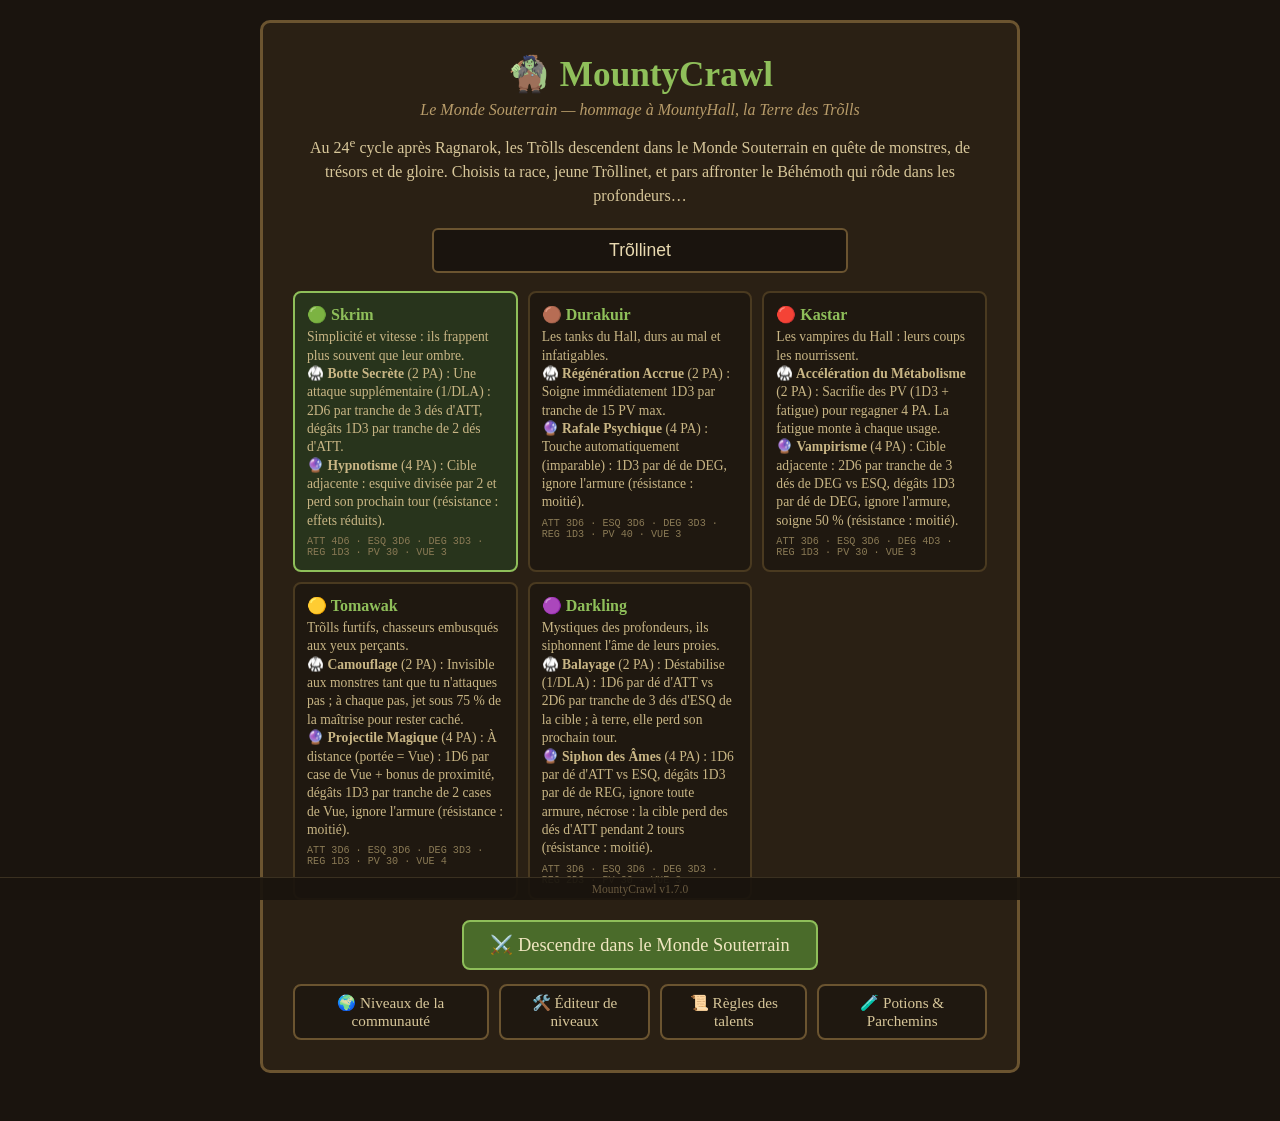
==== index.html @ 2f21f867 "1.7.0 : équipement Mountypedia — 6 emplacements, 55 objets - js/gear.js : Arme (12 + 3 à deux mains)" ====
<!DOCTYPE html>
<html lang="fr">
<head>
<meta charset="UTF-8">
<meta name="viewport" content="width=device-width, initial-scale=1.0">
<title>MountyCrawl — Le Monde Souterrain</title>
<link rel="stylesheet" href="css/style.css">
</head>
<body>

<!-- Écran de création du troll -->
<div id="screen-create" class="screen">
  <div class="create-box">
    <h1>🧌 MountyCrawl</h1>
    <p class="subtitle">Le Monde Souterrain — hommage à MountyHall, la Terre des Trõlls</p>
    <p class="lore">Au 24<sup>e</sup> cycle après Ragnarok, les Trõlls descendent dans le Monde Souterrain
    en quête de monstres, de trésors et de gloire. Choisis ta race, jeune Trõllinet,
    et pars affronter le Béhémoth qui rôde dans les profondeurs…</p>
    <input type="text" id="troll-name" placeholder="Nom de ton Trõll" maxlength="20" value="Trõllinet">
    <div id="race-list"></div>
    <button id="btn-start" class="big-btn">⚔️ Descendre dans le Monde Souterrain</button>
    <div class="menu-row">
      <button id="btn-community" class="menu-btn">🌍 Niveaux de la communauté</button>
      <button id="btn-editor" class="menu-btn">🛠️ Éditeur de niveaux</button>
      <button id="btn-rules" class="menu-btn">📜 Règles des talents</button>
      <button id="btn-treasures" class="menu-btn">🧪 Potions &amp; Parchemins</button>
    </div>
  </div>
</div>

<!-- Écran des niveaux communautaires -->
<div id="screen-community" class="screen hidden">
  <div class="create-box">
    <h1>🌍 Niveaux de la communauté</h1>
    <p class="subtitle">Tu y joueras avec le Trõll configuré sur l'écran d'accueil</p>
    <div id="level-list"><p class="lore">Chargement…</p></div>
    <button id="btn-comm-back" class="big-btn">← Retour à la Taverne</button>
  </div>
</div>

<!-- Écran éditeur de niveaux -->
<div id="screen-editor" class="screen hidden">
  <header>
    <h1>🛠️ Éditeur de niveaux</h1>
    <button id="ed-back" class="menu-btn">← Retour à la Taverne</button>
  </header>
  <div id="ed-layout">
    <aside id="ed-palette">
      <h3>Terrain</h3>
      <div id="ed-tiles"></div>
      <h3>Monstres</h3>
      <select id="ed-tpl"></select>
      <div id="ed-monsters"></div>
      <h3>Objets</h3>
      <div id="ed-items"></div>
      <h3>Portes (vers un niveau publié)</h3>
      <select id="ed-door-target"></select>
      <div id="ed-doors"></div>
      <h3>Outils</h3>
      <div id="ed-tools"></div>
      <h3>Mes niveaux publiés</h3>
      <div id="ed-mine"></div>
    </aside>
    <main id="ed-main">
      <canvas id="ed-map" width="672" height="480"></canvas>
      <div id="ed-meta">
        <input id="ed-name" placeholder="Nom du niveau" maxlength="40">
        <input id="ed-author" placeholder="Ton pseudo d'auteur" maxlength="30">
      </div>
      <div id="ed-actions">
        <button id="ed-test" class="big-btn">▶️ Tester le niveau</button>
        <button id="ed-publish" class="big-btn">🌍 Publier en ligne</button>
      </div>
      <div id="ed-status"></div>
      <div class="help" id="ed-help">
        <p>Clic / glisser : peindre la sélection · Un niveau publiable a un point de départ 🧌 et au moins un monstre, une porte ou une sortie.</p>
        <p>Victoire : atteindre la sortie ▼ si elle existe, sinon terrasser tous les monstres. Les portes 🚪 téléportent vers un autre niveau publié (PV, PI et équipement conservés) — idéal pour chaîner une campagne.</p>
        <p>Tes niveaux publiés restent modifiables depuis « Mes niveaux publiés » (la clé d'auteur est gardée par ton navigateur).</p>
      </div>
    </main>
  </div>
</div>

<!-- Écran de jeu -->
<div id="screen-game" class="screen hidden">
  <header>
    <h1>🧌 MountyCrawl</h1>
    <div class="header-right">
      <div id="depth-label">Profondeur −1</div>
      <button id="btn-rules-game" class="menu-btn">📜 Règles</button>
      <button id="btn-treasures-game" class="menu-btn">🧪 Trésors</button>
    </div>
  </header>
  <div id="layout">
    <aside id="panel-left">
      <h2 id="troll-title"></h2>
      <div class="panel-tabs" role="tablist">
        <button type="button" id="tab-stats" class="panel-tab active" role="tab" aria-selected="true">Caractéristiques</button>
        <button type="button" id="tab-effects" class="panel-tab" role="tab" aria-selected="false">Effets <span id="fx-badge" class="fx-badge hidden"></span></button>
      </div>
      <div id="panel-tab-stats" role="tabpanel">
        <div id="stats"></div>
        <h3>S'améliorer (PI)</h3>
        <div id="improve"></div>
      </div>
      <div id="panel-tab-effects" class="hidden" role="tabpanel">
        <div id="effects-panel"></div>
      </div>
    </aside>
    <main id="panel-center">
      <canvas id="map" width="672" height="480"></canvas>
      <div id="pa-bar"></div>
      <div id="actions"></div>
    </main>
    <aside id="panel-right">
      <h3>Équipement</h3>
      <div id="equipment"></div>
      <h3>Sac</h3>
      <div id="inventory"></div>
      <h3>Aide</h3>
      <div class="help">
        <p>ZQSD / flèches : se déplacer (1 PA)</p>
        <p>Marcher sur un ennemi : attaquer (3 PA)</p>
        <p>Espace : passer la DLA</p>
        <p>La DLA passée, les monstres agissent et tu régénères.</p>
      </div>
    </aside>
  </div>
  <div id="bottom-row">
    <div id="log"></div>
    <div id="combat-detail">
      <div class="cd-header">⚔️ Détail du combat</div>
      <div class="cd-empty">— Aucun combat pour l'instant —</div>
    </div>
  </div>
</div>

<!-- Écran des règles des talents -->
<div id="screen-rules" class="screen hidden">
  <header>
    <h1>📜 Règles des talents</h1>
    <button id="rules-back" class="menu-btn">← Retour</button>
  </header>
  <div id="rules-body"></div>
</div>

<!-- Écran des trésors : potions et parchemins -->
<div id="screen-treasures" class="screen hidden">
  <header>
    <h1>🧪 Trésors du Hall — Potions &amp; Parchemins</h1>
    <button id="treasures-back" class="menu-btn">← Retour</button>
  </header>
  <div id="treasures-body"></div>
</div>

<!-- Écran de fin -->
<div id="screen-end" class="screen hidden">
  <div class="create-box">
    <h1 id="end-title"></h1>
    <p id="end-text" class="lore"></p>
    <button id="btn-restart" class="big-btn">🍺 Retour à la Taverne (rejouer)</button>
  </div>
</div>

<footer id="app-footer" class="app-footer" aria-label="Version"></footer>

<script src="js/potions.js"></script>
<script src="js/scrolls.js"></script>
<script src="js/gear.js"></script>
<script src="js/game.js"></script>
<script src="js/editor.js"></script>
<script src="js/rules.js"></script>
<script src="js/treasures.js"></script>
</body>
</html>
---- css/style.css ----
* { box-sizing: border-box; margin: 0; padding: 0; }

body {
  background: #1a140e;
  color: #e8d9b0;
  font-family: Georgia, "Times New Roman", serif;
  min-height: 100vh;
  padding-bottom: 1.75rem;
}

.app-footer {
  position: fixed;
  bottom: 0;
  left: 0;
  right: 0;
  padding: 5px 12px;
  text-align: center;
  font-size: 0.72em;
  color: #6a5a40;
  background: rgba(26, 20, 14, 0.92);
  border-top: 1px solid #3a3020;
  z-index: 200;
}

.screen { min-height: 100vh; }
.hidden { display: none !important; }

/* ---------- Écrans création / fin ---------- */
#screen-create, #screen-end, #screen-community {
  display: flex;
  align-items: center;
  justify-content: center;
  padding: 20px;
}

.create-box {
  max-width: 760px;
  background: #2a2014;
  border: 3px solid #6b5430;
  border-radius: 10px;
  padding: 30px;
  text-align: center;
}

.create-box h1 { color: #8fbf5a; font-size: 2.2em; }
.subtitle { color: #b89c6a; font-style: italic; margin: 6px 0 14px; }
.lore { margin: 10px 0 20px; line-height: 1.5; color: #d8c79a; }

#troll-name {
  width: 60%;
  padding: 10px;
  font-size: 1.1em;
  background: #1a140e;
  border: 2px solid #6b5430;
  border-radius: 6px;
  color: #e8d9b0;
  text-align: center;
  margin-bottom: 18px;
}

#race-list {
  display: grid;
  grid-template-columns: repeat(auto-fit, minmax(220px, 1fr));
  gap: 10px;
  margin-bottom: 20px;
  text-align: left;
}

.race-card {
  background: #1f1810;
  border: 2px solid #4a3a20;
  border-radius: 8px;
  padding: 12px;
  cursor: pointer;
  transition: border-color .15s, background .15s;
}
.race-card:hover { border-color: #8fbf5a; }
.race-card.selected { border-color: #8fbf5a; background: #28341c; }
.race-card h4 { color: #8fbf5a; margin-bottom: 4px; }
.race-card .race-desc { font-size: .85em; color: #c9b685; line-height: 1.35; }
.race-card .race-stats { font-size: .78em; color: #8a7a55; margin-top: 6px; font-family: monospace; }

.big-btn {
  background: #4a6b2a;
  color: #f0e6c0;
  border: 2px solid #8fbf5a;
  border-radius: 8px;
  padding: 12px 26px;
  font-size: 1.15em;
  font-family: inherit;
  cursor: pointer;
}
.big-btn:hover { background: #5d8535; }

/* ---------- Écran de jeu ---------- */
header {
  display: flex;
  justify-content: space-between;
  align-items: center;
  padding: 8px 16px;
  background: #2a2014;
  border-bottom: 2px solid #6b5430;
}
header h1 { font-size: 1.3em; color: #8fbf5a; }
#depth-label { font-size: 1.1em; color: #d8a040; font-weight: bold; }

#layout {
  display: flex;
  gap: 10px;
  padding: 10px;
  align-items: flex-start;
}

#panel-left, #panel-right {
  width: 230px;
  flex-shrink: 0;
  background: #2a2014;
  border: 2px solid #6b5430;
  border-radius: 8px;
  padding: 10px;
  font-size: .9em;
}

#panel-left h2 { color: #8fbf5a; font-size: 1.05em; margin-bottom: 8px; }
#panel-left h3, #panel-right h3 {
  color: #d8a040;
  font-size: .95em;
  margin: 12px 0 6px;
  border-bottom: 1px solid #4a3a20;
}

.panel-tabs {
  display: flex;
  gap: 4px;
  margin: 8px 0 10px;
  border-bottom: 1px solid #4a3a20;
  padding-bottom: 6px;
}
.panel-tab {
  flex: 1;
  padding: 5px 4px;
  font-size: 0.78em;
  font-family: inherit;
  background: #1f1810;
  border: 1px solid #4a3a20;
  border-radius: 5px 5px 0 0;
  color: #a89568;
  cursor: pointer;
}
.panel-tab:hover { color: #e8d9b0; border-color: #6b5430; }
.panel-tab.active {
  background: #28341c;
  border-color: #8fbf5a;
  color: #8fbf5a;
  font-weight: bold;
}
.fx-badge {
  display: inline-block;
  min-width: 1.1em;
  padding: 0 4px;
  margin-left: 2px;
  border-radius: 8px;
  background: #8fbf5a;
  color: #1a140e;
  font-size: 0.85em;
  font-weight: bold;
}
.fx-badge.hidden { display: none; }

#stats div { display: flex; justify-content: space-between; padding: 2px 0; }
#stats .stat-val { font-family: monospace; color: #f0e6c0; }
#stats .stat-hint { color: #8a7a55; font-size: 0.82em; font-family: Georgia, serif; }

#effects-panel { margin-top: 4px; }
.fx-empty { color: #8a7a55; font-style: italic; font-size: 0.88em; line-height: 1.4; }
.fx-total {
  background: #1f1810;
  border: 1px solid #4a3a20;
  border-radius: 6px;
  padding: 8px;
  margin-bottom: 10px;
}
.fx-total-title { color: #d8a040; font-size: 0.85em; margin-bottom: 6px; font-weight: bold; }
.fx-total .fx-mod { margin: 0 6px 4px 0; }
.fx-card {
  background: #1f1810;
  border: 1px solid #4a3a20;
  border-radius: 6px;
  padding: 8px;
  margin-bottom: 8px;
}
.fx-card-buff { border-color: #5d8535; }
.fx-card-debuff { border-color: #a04848; }
.fx-card-head {
  display: flex;
  justify-content: space-between;
  gap: 6px;
  color: #e8d9b0;
  font-size: 0.88em;
  margin-bottom: 4px;
}
.fx-turns { color: #8a7a55; font-size: 0.9em; white-space: nowrap; }
.fx-card-mods { display: flex; flex-wrap: wrap; gap: 4px; }
.fx-mod {
  display: inline-block;
  font-size: 0.78em;
  font-family: monospace;
  padding: 2px 5px;
  border-radius: 4px;
  background: #2a2014;
  color: #c9b685;
}
.fx-card-buff .fx-mod { color: #8fbf5a; }
.fx-card-debuff .fx-mod { color: #d88080; }

.hp-bar-wrap { background: #3a2a1a; border-radius: 4px; height: 14px; margin: 6px 0; overflow: hidden; }
.hp-bar { background: #b03030; height: 100%; transition: width .2s; }
.hp-bar.high { background: #5d8535; }
.hp-bar.mid { background: #d8a040; }

#improve button, #inventory button, #actions button {
  display: block;
  width: 100%;
  margin: 4px 0;
  padding: 6px 8px;
  background: #1f1810;
  border: 1px solid #6b5430;
  border-radius: 5px;
  color: #e8d9b0;
  font-family: inherit;
  font-size: .92em;
  cursor: pointer;
  text-align: left;
}
#improve button:hover:not(:disabled),
#inventory button:hover:not(:disabled),
#actions button:hover:not(:disabled) { border-color: #8fbf5a; background: #28341c; }
#improve button:disabled, #inventory button:disabled, #actions button:disabled {
  opacity: .4; cursor: default;
}

#panel-center { flex-grow: 1; text-align: center; }

#map {
  background: #0d0a06;
  border: 2px solid #6b5430;
  border-radius: 6px;
  image-rendering: pixelated;
  max-width: 100%;
}

#pa-bar { margin: 8px 0; font-size: 1.3em; letter-spacing: 4px; }

#actions {
  display: flex;
  flex-wrap: wrap;
  gap: 6px;
  justify-content: center;
}
#actions button { width: auto; display: inline-block; }

.help p { font-size: .8em; color: #a89568; margin: 3px 0; }

/* ---------- Menu & communauté ---------- */
.menu-row { margin-top: 14px; display: flex; gap: 10px; justify-content: center; }
.menu-btn {
  background: #1f1810;
  color: #d8c79a;
  border: 2px solid #6b5430;
  border-radius: 8px;
  padding: 8px 16px;
  font-family: inherit;
  font-size: .95em;
  cursor: pointer;
}
.menu-btn:hover { border-color: #8fbf5a; }

#level-list { margin: 16px 0; text-align: left; max-height: 50vh; overflow-y: auto; }
.level-row {
  display: block;
  width: 100%;
  margin: 6px 0;
  padding: 10px 12px;
  background: #1f1810;
  border: 2px solid #4a3a20;
  border-radius: 8px;
  color: #e8d9b0;
  font-family: inherit;
  font-size: .95em;
  text-align: left;
  cursor: pointer;
}
.level-row:hover { border-color: #8fbf5a; background: #28341c; }

/* ---------- Éditeur ---------- */
#ed-layout {
  display: flex;
  gap: 10px;
  padding: 10px;
  align-items: flex-start;
}
#ed-palette {
  width: 250px;
  flex-shrink: 0;
  background: #2a2014;
  border: 2px solid #6b5430;
  border-radius: 8px;
  padding: 10px;
  font-size: .9em;
  max-height: 80vh;
  overflow-y: auto;
}
#ed-palette h3 {
  color: #d8a040;
  font-size: .95em;
  margin: 10px 0 6px;
  border-bottom: 1px solid #4a3a20;
}
#ed-palette button, #ed-palette select {
  display: block;
  width: 100%;
  margin: 3px 0;
  padding: 6px 8px;
  background: #1f1810;
  border: 1px solid #6b5430;
  border-radius: 5px;
  color: #e8d9b0;
  font-family: inherit;
  font-size: .92em;
  cursor: pointer;
  text-align: left;
}
#ed-palette button:hover { border-color: #8fbf5a; }
#ed-palette button.selected { border-color: #8fbf5a; background: #28341c; }

#ed-main { flex-grow: 1; text-align: center; }
#ed-map { cursor: crosshair; }
#ed-meta { margin: 10px 0; display: flex; gap: 10px; justify-content: center; }
#ed-meta input {
  padding: 8px 10px;
  font-size: 1em;
  background: #1a140e;
  border: 2px solid #6b5430;
  border-radius: 6px;
  color: #e8d9b0;
  width: 40%;
}
#ed-actions { display: flex; gap: 10px; justify-content: center; }
#ed-status { margin: 10px 0; min-height: 1.2em; font-size: .95em; }
.ed-warn { color: #e06060; }
.ed-ok { color: #8fbf5a; }
.ed-note { font-size: .8em; color: #a89568; }

/* ---------- Règles des talents ---------- */
.header-right { display: flex; align-items: center; gap: 12px; }

#rules-body {
  max-width: 1100px;
  margin: 0 auto;
  padding: 10px 16px 40px;
}
.rules-race {
  color: #8fbf5a;
  border-bottom: 2px solid #4a3a20;
  margin: 24px 0 12px;
  font-size: 1.4em;
}
.rules-pair {
  display: grid;
  grid-template-columns: repeat(auto-fit, minmax(420px, 1fr));
  gap: 14px;
}
.rules-fiche {
  background: #2a2014;
  border: 2px solid #6b5430;
  border-radius: 8px;
  padding: 14px;
  font-size: .92em;
}
.rules-fiche-title {
  color: #d8a040;
  font-weight: bold;
  font-size: 1.1em;
  text-align: center;
  border-bottom: 1px solid #4a3a20;
  padding-bottom: 6px;
  margin-bottom: 8px;
}
.rules-fiche table { width: 100%; border-collapse: collapse; margin-bottom: 8px; }
.rules-fiche td { padding: 2px 6px; vertical-align: top; }
.rules-fiche td:first-child { color: #a89568; width: 45%; }
.rules-section {
  color: #8fbf5a;
  font-weight: bold;
  margin: 10px 0 4px;
  letter-spacing: 1px;
}
.rules-text { color: #d8c79a; line-height: 1.5; }
.rules-flavor { font-style: italic; color: #b9a878; }
.rules-myinfo {
  background: #1f2a14;
  border: 2px solid #5d8535;
  border-radius: 8px;
  padding: 10px;
  margin-bottom: 12px;
}
.rules-myinfo-title {
  color: #8fbf5a;
  font-weight: bold;
  text-align: center;
  border-bottom: 1px solid #41551f;
  padding-bottom: 4px;
  margin-bottom: 6px;
}
.rules-myinfo table { width: 100%; }
.rules-myinfo td { padding: 2px 6px; }
.rules-myinfo td:first-child { color: #a89568; width: 45%; }
#ed-help { max-width: 600px; margin: 0 auto; }

#equipment div, #inventory .empty { font-size: .88em; padding: 2px 0; color: #c9b685; }

#bottom-row {
  display: flex;
  gap: 10px;
  margin: 0 10px 10px;
  align-items: stretch;
}

#log {
  flex: 1 1 55%;
  background: #14100a;
  border: 2px solid #4a3a20;
  border-radius: 8px;
  padding: 8px 12px;
  height: 190px;
  overflow-y: auto;
  font-size: .85em;
  font-family: monospace;
  line-height: 1.45;
}

#combat-detail {
  flex: 1 1 45%;
  background: #14100a;
  border: 2px solid #4a3a20;
  border-radius: 8px;
  padding: 8px 12px;
  height: 190px;
  overflow-y: auto;
  font-size: .85em;
  line-height: 1.5;
}
#combat-detail .cd-header {
  color: #d8a040;
  font-weight: bold;
  border-bottom: 1px solid #4a3a20;
  margin-bottom: 6px;
  position: sticky;
  top: 0;
  background: #14100a;
}
#combat-detail .cd-empty { color: #6a5c40; font-style: italic; }
.cd-block {
  border-bottom: 1px dashed #3a2f1c;
  padding: 6px 0;
  color: #cbb98c;
}
.cd-block .cd-title { color: #8fbf5a; font-weight: bold; }
.cd-val { color: #e0b070; font-weight: bold; }
.cd-good { color: #8fbf5a; font-weight: bold; }
.cd-bad { color: #e06060; font-weight: bold; }
#log .l-combat { color: #e0b070; }
#log .l-bad { color: #e06060; }
#log .l-good { color: #8fbf5a; }
#log .l-info { color: #9a8a65; }

/* ---------- Trésors du Hall (potions & parchemins) ---------- */
#treasures-body {
  max-width: 1100px;
  margin: 0 auto;
  padding: 10px 16px 40px;
}
.tz-intro, .tz-note {
  color: #b9a878;
  line-height: 1.5;
  font-size: .92em;
}
.tz-intro a { color: #d8a040; }
.tz-note { font-style: italic; margin-top: 18px; }
.tz-section {
  color: #8fbf5a;
  border-bottom: 2px solid #4a3a20;
  margin: 24px 0 12px;
  font-size: 1.3em;
}
.tz-grid {
  display: grid;
  grid-template-columns: repeat(auto-fill, minmax(300px, 1fr));
  gap: 12px;
}
.tz-card {
  background: #2a2014;
  border: 2px solid #6b5430;
  border-left: 6px solid var(--tz-color, #6b5430);
  border-radius: 8px;
  padding: 10px 12px;
  font-size: .92em;
}
.tz-name { color: #d8a040; font-weight: bold; }
.tz-meta { color: #a89568; font-size: .88em; margin: 4px 0 8px; }
.tz-meta b { color: #d8c79a; }
.tz-fx-list { display: flex; flex-wrap: wrap; gap: 4px; }
.tz-fx {
  background: #1f1810;
  border: 1px solid #4a3a20;
  border-radius: 4px;
  padding: 2px 7px;
  color: #d8c79a;
  font-size: .9em;
}
.tz-good { color: #8fbf5a; }
.tz-bad { color: #d88080; }

/* ---------- Équipement 6 emplacements ---------- */
.eq-line { margin-bottom: 6px; line-height: 1.3; }
.eq-slot {
  display: inline-block;
  min-width: 72px;
  color: #a89568;
  font-size: .85em;
}
.eq-mods { color: #8a7a55; font-size: .78em; margin-left: 72px; }
.tz-subsection { color: #d8a040; margin: 16px 0 8px; font-size: 1.05em; }
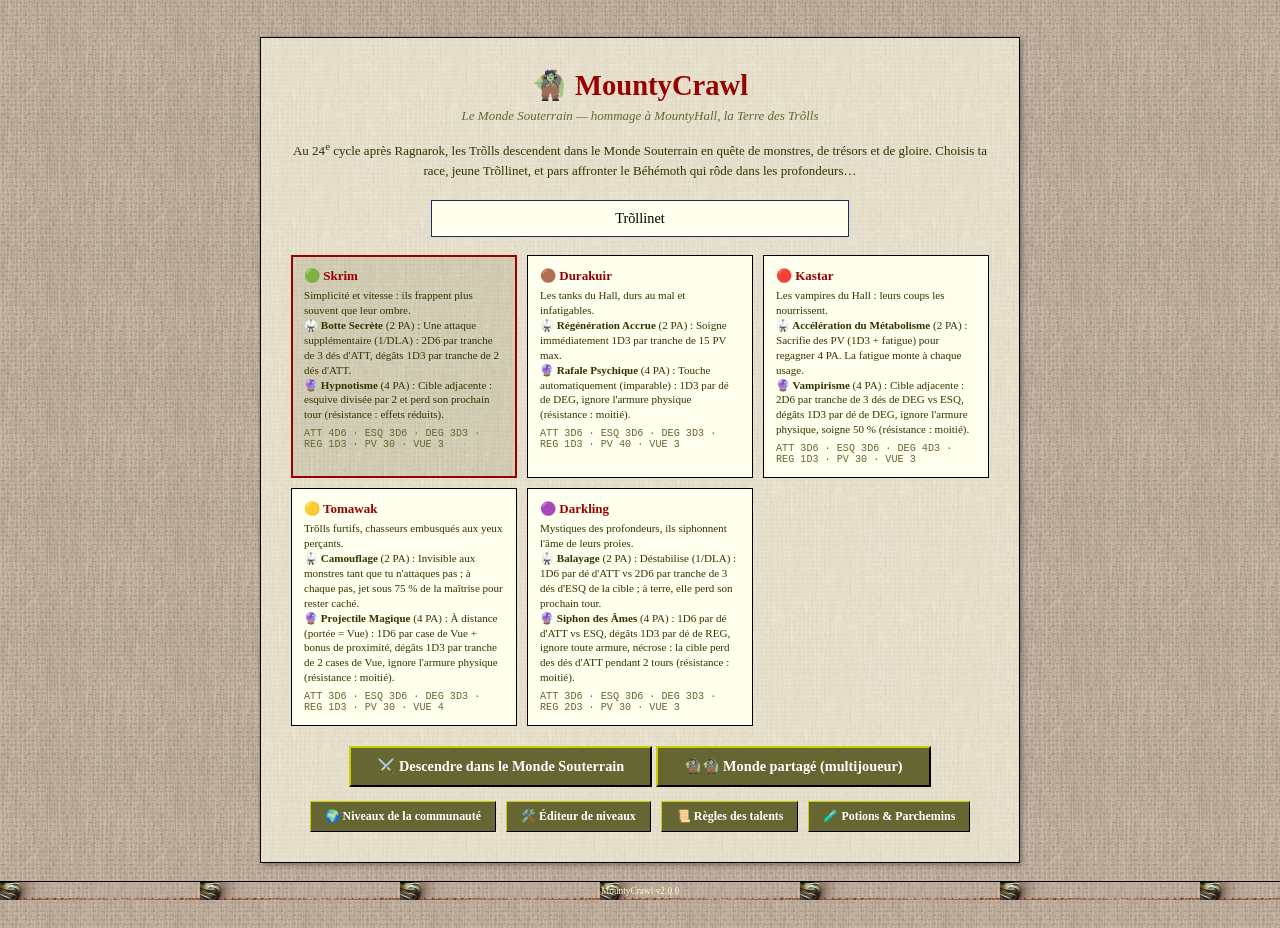
==== commit 1a5d2c73: "2.0.0 : multijoueur — monde partagé persistant, DLA paramétrables par monstre, admin à chaud Co-Auth" ====
--- a/index.html
+++ b/index.html
@@ -19,6 +19,7 @@
     <input type="text" id="troll-name" placeholder="Nom de ton Trõll" maxlength="20" value="Trõllinet">
     <div id="race-list"></div>
     <button id="btn-start" class="big-btn">⚔️ Descendre dans le Monde Souterrain</button>
+    <button id="btn-mp" class="big-btn">🧌🧌 Monde partagé (multijoueur) <span id="mp-info"></span></button>
     <div class="menu-row">
       <button id="btn-community" class="menu-btn">🌍 Niveaux de la communauté</button>
       <button id="btn-editor" class="menu-btn">🛠️ Éditeur de niveaux</button>
@@ -135,6 +136,50 @@
   </div>
 </div>
 
+<!-- Écran multijoueur : monde partagé persistant -->
+<div id="screen-mp" class="screen hidden">
+  <header>
+    <h1>🧌🧌 Le Monde Souterrain partagé</h1>
+    <div class="header-right">
+      <div id="mp-status">Connexion…</div>
+      <button id="mp-leave" class="menu-btn">← Quitter</button>
+    </div>
+  </header>
+  <div id="layout">
+    <aside id="panel-left">
+      <h2 id="mp-troll-title"></h2>
+      <div id="mp-stats"></div>
+      <h3>S'améliorer (PI)</h3>
+      <div id="mp-improve"></div>
+      <h3>Effets actifs</h3>
+      <div id="mp-effects"></div>
+    </aside>
+    <main id="panel-center">
+      <canvas id="mp-map" width="960" height="672"></canvas>
+      <div id="mp-pa-bar"></div>
+      <div id="mp-actions"></div>
+    </main>
+    <aside id="panel-right">
+      <h3>Équipement</h3>
+      <div id="mp-equipment"></div>
+      <h3>Sac</h3>
+      <div id="mp-inventory"></div>
+      <h3>Aide</h3>
+      <div class="help">
+        <p>ZQSD / flèches : se déplacer (1 PA) — marcher sur un monstre l'attaque (3 PA)</p>
+        <p>Tes PA se rechargent à ta DLA (compte à rebours en haut).</p>
+        <p>Le monde vit en continu : chaque monstre agit à sa propre DLA, même quand tu ne regardes pas !</p>
+      </div>
+    </aside>
+  </div>
+  <div id="bottom-row">
+    <div id="mp-log"></div>
+    <div id="mp-world-log">
+      <div class="cd-header">🌍 Échos du Monde Souterrain</div>
+    </div>
+  </div>
+</div>
+
 <!-- Écran des règles des talents -->
 <div id="screen-rules" class="screen hidden">
   <header>
@@ -169,6 +214,7 @@
 <script src="js/gear.js"></script>
 <script src="js/game.js"></script>
 <script src="js/editor.js"></script>
+<script src="js/mp-client.js"></script>
 <script src="js/rules.js"></script>
 <script src="js/treasures.js"></script>
 </body>
--- a/css/style.css
+++ b/css/style.css
@@ -1,24 +1,34 @@
+/* Thème « pack parchemin » MountyHall — assets officiels repris de
+ * https://www.mountyhall.com/MH_Pack/packMH_parchemin/ (img/mh/).
+ * Palette du pack : fond lin (fond2.jpg), tableaux crème #FFFFEE à bordure
+ * noire (tableau1/2.jpg), liens #990000, boutons olive #666633, texte noir,
+ * boiseries sombres pour les bandeaux, police Trebuchet MS. */
+
 * { box-sizing: border-box; margin: 0; padding: 0; }
 
 body {
-  background: #1a140e;
-  color: #e8d9b0;
-  font-family: Georgia, "Times New Roman", serif;
+  background: #f0f0f0 url("../img/mh/fond2.jpg");
+  color: #000000;
+  font-family: "Trebuchet MS", "Times New Roman", Times, serif;
+  font-size: 13px;
   min-height: 100vh;
   padding-bottom: 1.75rem;
 }
+
+a { color: #990000; text-decoration: none; font-weight: bold; }
+a:hover { text-decoration: underline; }
 
 .app-footer {
   position: fixed;
   bottom: 0;
   left: 0;
   right: 0;
-  padding: 5px 12px;
+  padding: 4px 12px;
   text-align: center;
   font-size: 0.72em;
-  color: #6a5a40;
-  background: rgba(26, 20, 14, 0.92);
-  border-top: 1px solid #3a3020;
+  color: #ffffcc;
+  background: #1a140e url("../img/mh/interfacebas2.jpg");
+  border-top: 1px solid #000000;
   z-index: 200;
 }
 
@@ -35,27 +45,27 @@
 
 .create-box {
   max-width: 760px;
-  background: #2a2014;
-  border: 3px solid #6b5430;
-  border-radius: 10px;
+  background: #FFFFEE url("../img/mh/tableau1.jpg");
+  border: 1px solid #000000;
   padding: 30px;
   text-align: center;
-}
-
-.create-box h1 { color: #8fbf5a; font-size: 2.2em; }
-.subtitle { color: #b89c6a; font-style: italic; margin: 6px 0 14px; }
-.lore { margin: 10px 0 20px; line-height: 1.5; color: #d8c79a; }
+  box-shadow: 2px 2px 6px rgba(0, 0, 0, 0.35);
+}
+
+.create-box h1 { color: #990000; font-size: 2.2em; }
+.subtitle { color: #666633; font-style: italic; margin: 6px 0 14px; }
+.lore { margin: 10px 0 20px; line-height: 1.5; color: #333300; }
 
 #troll-name {
   width: 60%;
-  padding: 10px;
+  padding: 9px;
   font-size: 1.1em;
-  background: #1a140e;
-  border: 2px solid #6b5430;
-  border-radius: 6px;
-  color: #e8d9b0;
+  background: #FFFFEE;
+  border: 1px solid #1E2A63;
+  color: #000000;
   text-align: center;
   margin-bottom: 18px;
+  font-family: inherit;
 }
 
 #race-list {
@@ -67,30 +77,39 @@
 }
 
 .race-card {
-  background: #1f1810;
-  border: 2px solid #4a3a20;
-  border-radius: 8px;
+  background: #FFFFEE;
+  border: 1px solid #000000;
   padding: 12px;
   cursor: pointer;
-  transition: border-color .15s, background .15s;
-}
-.race-card:hover { border-color: #8fbf5a; }
-.race-card.selected { border-color: #8fbf5a; background: #28341c; }
-.race-card h4 { color: #8fbf5a; margin-bottom: 4px; }
-.race-card .race-desc { font-size: .85em; color: #c9b685; line-height: 1.35; }
-.race-card .race-stats { font-size: .78em; color: #8a7a55; margin-top: 6px; font-family: monospace; }
+  transition: background .15s;
+}
+.race-card:hover { background: #EBEDAB; }
+.race-card.selected {
+  background: #EBEDAB url("../img/mh/tableau2.jpg");
+  border: 2px solid #990000;
+  padding: 11px;
+}
+.race-card h4 { color: #990000; margin-bottom: 4px; }
+.race-card .race-desc { font-size: .85em; color: #333300; line-height: 1.35; }
+.race-card .race-stats { font-size: .78em; color: #666633; margin-top: 6px; font-family: monospace; }
 
 .big-btn {
-  background: #4a6b2a;
-  color: #f0e6c0;
-  border: 2px solid #8fbf5a;
-  border-radius: 8px;
-  padding: 12px 26px;
-  font-size: 1.15em;
-  font-family: inherit;
+  background: #666633;
+  color: #FFFFFF;
+  border-style: outset;
+  border-width: 2px;
+  border-top-color: #CCCC00;
+  border-left-color: #CCCC00;
+  border-right-color: #330000;
+  border-bottom-color: #330000;
+  padding: 10px 26px;
+  font-size: 1.1em;
+  font-family: inherit;
+  font-weight: bold;
   cursor: pointer;
 }
-.big-btn:hover { background: #5d8535; }
+.big-btn:hover { background: #7a7a3d; }
+.big-btn:active { border-style: inset; }
 
 /* ---------- Écran de jeu ---------- */
 header {
@@ -98,11 +117,12 @@
   justify-content: space-between;
   align-items: center;
   padding: 8px 16px;
-  background: #2a2014;
-  border-bottom: 2px solid #6b5430;
-}
-header h1 { font-size: 1.3em; color: #8fbf5a; }
-#depth-label { font-size: 1.1em; color: #d8a040; font-weight: bold; }
+  background: #1a140e url("../img/mh/interfacehaut_small.jpg");
+  background-size: auto 100%;
+  border-bottom: 2px solid #000000;
+}
+header h1 { font-size: 1.3em; color: #FFFFCC; text-shadow: 1px 1px 2px #000; }
+#depth-label { font-size: 1.05em; color: #FFCC33; font-weight: bold; text-shadow: 1px 1px 2px #000; }
 
 #layout {
   display: flex;
@@ -114,26 +134,28 @@
 #panel-left, #panel-right {
   width: 230px;
   flex-shrink: 0;
-  background: #2a2014;
-  border: 2px solid #6b5430;
-  border-radius: 8px;
+  background: #FFFFEE url("../img/mh/tableau1.jpg");
+  border: 1px solid #000000;
   padding: 10px;
   font-size: .9em;
-}
-
-#panel-left h2 { color: #8fbf5a; font-size: 1.05em; margin-bottom: 8px; }
+  box-shadow: 1px 1px 4px rgba(0, 0, 0, 0.3);
+}
+
+#panel-left h2 { color: #990000; font-size: 1.05em; margin-bottom: 8px; }
 #panel-left h3, #panel-right h3 {
-  color: #d8a040;
+  color: #000000;
   font-size: .95em;
   margin: 12px 0 6px;
-  border-bottom: 1px solid #4a3a20;
+  padding: 2px 6px;
+  background: #EBEDAB url("../img/mh/tableau2.jpg");
+  border: 1px solid #000000;
 }
 
 .panel-tabs {
   display: flex;
   gap: 4px;
   margin: 8px 0 10px;
-  border-bottom: 1px solid #4a3a20;
+  border-bottom: 1px solid #000000;
   padding-bottom: 6px;
 }
 .panel-tab {
@@ -141,17 +163,16 @@
   padding: 5px 4px;
   font-size: 0.78em;
   font-family: inherit;
-  background: #1f1810;
-  border: 1px solid #4a3a20;
-  border-radius: 5px 5px 0 0;
-  color: #a89568;
+  background: #FFFFEE;
+  border: 1px solid #666633;
+  color: #333300;
   cursor: pointer;
 }
-.panel-tab:hover { color: #e8d9b0; border-color: #6b5430; }
+.panel-tab:hover { background: #EBEDAB; }
 .panel-tab.active {
-  background: #28341c;
-  border-color: #8fbf5a;
-  color: #8fbf5a;
+  background: #EBEDAB url("../img/mh/tableau2.jpg");
+  border-color: #990000;
+  color: #990000;
   font-weight: bold;
 }
 .fx-badge {
@@ -160,93 +181,99 @@
   padding: 0 4px;
   margin-left: 2px;
   border-radius: 8px;
-  background: #8fbf5a;
-  color: #1a140e;
+  background: #990000;
+  color: #FFFFCC;
   font-size: 0.85em;
   font-weight: bold;
 }
 .fx-badge.hidden { display: none; }
 
 #stats div { display: flex; justify-content: space-between; padding: 2px 0; }
-#stats .stat-val { font-family: monospace; color: #f0e6c0; }
-#stats .stat-hint { color: #8a7a55; font-size: 0.82em; font-family: Georgia, serif; }
+#stats .stat-val { font-family: monospace; color: #000000; font-weight: bold; }
+#stats .stat-hint { color: #666633; font-size: 0.82em; font-family: inherit; font-weight: normal; }
 
 #effects-panel { margin-top: 4px; }
-.fx-empty { color: #8a7a55; font-style: italic; font-size: 0.88em; line-height: 1.4; }
+.fx-empty { color: #666633; font-style: italic; font-size: 0.88em; line-height: 1.4; }
 .fx-total {
-  background: #1f1810;
-  border: 1px solid #4a3a20;
-  border-radius: 6px;
+  background: #EBEDAB url("../img/mh/tableau2.jpg");
+  border: 1px solid #000000;
   padding: 8px;
   margin-bottom: 10px;
 }
-.fx-total-title { color: #d8a040; font-size: 0.85em; margin-bottom: 6px; font-weight: bold; }
+.fx-total-title { color: #990000; font-size: 0.85em; margin-bottom: 6px; font-weight: bold; }
 .fx-total .fx-mod { margin: 0 6px 4px 0; }
 .fx-card {
-  background: #1f1810;
-  border: 1px solid #4a3a20;
-  border-radius: 6px;
+  background: #FFFFEE;
+  border: 1px solid #000000;
   padding: 8px;
   margin-bottom: 8px;
 }
-.fx-card-buff { border-color: #5d8535; }
-.fx-card-debuff { border-color: #a04848; }
+.fx-card-buff { border-color: #008040; border-width: 2px; }
+.fx-card-debuff { border-color: #990000; border-width: 2px; }
 .fx-card-head {
   display: flex;
   justify-content: space-between;
   gap: 6px;
-  color: #e8d9b0;
+  color: #000000;
   font-size: 0.88em;
   margin-bottom: 4px;
-}
-.fx-turns { color: #8a7a55; font-size: 0.9em; white-space: nowrap; }
+  font-weight: bold;
+}
+.fx-turns { color: #666633; font-size: 0.9em; white-space: nowrap; font-weight: normal; }
 .fx-card-mods { display: flex; flex-wrap: wrap; gap: 4px; }
 .fx-mod {
   display: inline-block;
   font-size: 0.78em;
   font-family: monospace;
   padding: 2px 5px;
-  border-radius: 4px;
-  background: #2a2014;
-  color: #c9b685;
-}
-.fx-card-buff .fx-mod { color: #8fbf5a; }
-.fx-card-debuff .fx-mod { color: #d88080; }
-
-.hp-bar-wrap { background: #3a2a1a; border-radius: 4px; height: 14px; margin: 6px 0; overflow: hidden; }
-.hp-bar { background: #b03030; height: 100%; transition: width .2s; }
-.hp-bar.high { background: #5d8535; }
-.hp-bar.mid { background: #d8a040; }
+  border: 1px solid #CBC5AD;
+  background: #FFFFFF;
+  color: #333300;
+}
+.fx-card-buff .fx-mod { color: #008040; }
+.fx-card-debuff .fx-mod { color: #990000; }
+
+.hp-bar-wrap { background: #CBC5AD; border: 1px solid #000; height: 14px; margin: 6px 0; overflow: hidden; }
+.hp-bar { background: #CC0000; height: 100%; transition: width .2s; }
+.hp-bar.high { background: #008040; }
+.hp-bar.mid { background: #CC9900; }
 
 #improve button, #inventory button, #actions button {
   display: block;
   width: 100%;
   margin: 4px 0;
-  padding: 6px 8px;
-  background: #1f1810;
-  border: 1px solid #6b5430;
-  border-radius: 5px;
-  color: #e8d9b0;
-  font-family: inherit;
-  font-size: .92em;
+  padding: 5px 8px;
+  background: #666633;
+  border-style: outset;
+  border-width: 1px;
+  border-top-color: #CCCC00;
+  border-left-color: #CCCC00;
+  border-right-color: #330000;
+  border-bottom-color: #330000;
+  color: #FFFFFF;
+  font-family: inherit;
+  font-size: .9em;
   cursor: pointer;
   text-align: left;
 }
 #improve button:hover:not(:disabled),
 #inventory button:hover:not(:disabled),
-#actions button:hover:not(:disabled) { border-color: #8fbf5a; background: #28341c; }
+#actions button:hover:not(:disabled) { background: #7a7a3d; }
+#improve button:active:not(:disabled),
+#inventory button:active:not(:disabled),
+#actions button:active:not(:disabled) { border-style: inset; }
 #improve button:disabled, #inventory button:disabled, #actions button:disabled {
-  opacity: .4; cursor: default;
+  opacity: .45; cursor: default;
 }
 
 #panel-center { flex-grow: 1; text-align: center; }
 
 #map {
   background: #0d0a06;
-  border: 2px solid #6b5430;
-  border-radius: 6px;
+  border: 2px solid #000000;
   image-rendering: pixelated;
   max-width: 100%;
+  box-shadow: 2px 2px 6px rgba(0, 0, 0, 0.4);
 }
 
 #pa-bar { margin: 8px 0; font-size: 1.3em; letter-spacing: 4px; }
@@ -259,21 +286,27 @@
 }
 #actions button { width: auto; display: inline-block; }
 
-.help p { font-size: .8em; color: #a89568; margin: 3px 0; }
+.help p { font-size: .8em; color: #666633; margin: 3px 0; }
 
 /* ---------- Menu & communauté ---------- */
-.menu-row { margin-top: 14px; display: flex; gap: 10px; justify-content: center; }
+.menu-row { margin-top: 14px; display: flex; gap: 10px; justify-content: center; flex-wrap: wrap; }
 .menu-btn {
-  background: #1f1810;
-  color: #d8c79a;
-  border: 2px solid #6b5430;
-  border-radius: 8px;
-  padding: 8px 16px;
-  font-family: inherit;
-  font-size: .95em;
+  background: #666633;
+  color: #FFFFFF;
+  border-style: outset;
+  border-width: 1px;
+  border-top-color: #CCCC00;
+  border-left-color: #CCCC00;
+  border-right-color: #330000;
+  border-bottom-color: #330000;
+  padding: 7px 14px;
+  font-family: inherit;
+  font-size: .92em;
+  font-weight: bold;
   cursor: pointer;
 }
-.menu-btn:hover { border-color: #8fbf5a; }
+.menu-btn:hover { background: #7a7a3d; }
+.menu-btn:active { border-style: inset; }
 
 #level-list { margin: 16px 0; text-align: left; max-height: 50vh; overflow-y: auto; }
 .level-row {
@@ -281,16 +314,15 @@
   width: 100%;
   margin: 6px 0;
   padding: 10px 12px;
-  background: #1f1810;
-  border: 2px solid #4a3a20;
-  border-radius: 8px;
-  color: #e8d9b0;
+  background: #FFFFEE;
+  border: 1px solid #000000;
+  color: #000000;
   font-family: inherit;
   font-size: .95em;
   text-align: left;
   cursor: pointer;
 }
-.level-row:hover { border-color: #8fbf5a; background: #28341c; }
+.level-row:hover { background: #EBEDAB; }
 
 /* ---------- Éditeur ---------- */
 #ed-layout {
@@ -302,36 +334,42 @@
 #ed-palette {
   width: 250px;
   flex-shrink: 0;
-  background: #2a2014;
-  border: 2px solid #6b5430;
-  border-radius: 8px;
+  background: #FFFFEE url("../img/mh/tableau1.jpg");
+  border: 1px solid #000000;
   padding: 10px;
   font-size: .9em;
   max-height: 80vh;
   overflow-y: auto;
+  box-shadow: 1px 1px 4px rgba(0, 0, 0, 0.3);
 }
 #ed-palette h3 {
-  color: #d8a040;
+  color: #000000;
   font-size: .95em;
   margin: 10px 0 6px;
-  border-bottom: 1px solid #4a3a20;
+  padding: 2px 6px;
+  background: #EBEDAB url("../img/mh/tableau2.jpg");
+  border: 1px solid #000000;
 }
 #ed-palette button, #ed-palette select {
   display: block;
   width: 100%;
   margin: 3px 0;
-  padding: 6px 8px;
-  background: #1f1810;
-  border: 1px solid #6b5430;
-  border-radius: 5px;
-  color: #e8d9b0;
+  padding: 5px 8px;
+  background: #FFFFEE;
+  border: 1px solid #666633;
+  color: #000000;
   font-family: inherit;
   font-size: .92em;
   cursor: pointer;
   text-align: left;
 }
-#ed-palette button:hover { border-color: #8fbf5a; }
-#ed-palette button.selected { border-color: #8fbf5a; background: #28341c; }
+#ed-palette button:hover { background: #EBEDAB; }
+#ed-palette button.selected {
+  background: #EBEDAB url("../img/mh/tableau2.jpg");
+  border: 1px solid #990000;
+  color: #990000;
+  font-weight: bold;
+}
 
 #ed-main { flex-grow: 1; text-align: center; }
 #ed-map { cursor: crosshair; }
@@ -339,17 +377,17 @@
 #ed-meta input {
   padding: 8px 10px;
   font-size: 1em;
-  background: #1a140e;
-  border: 2px solid #6b5430;
-  border-radius: 6px;
-  color: #e8d9b0;
+  background: #FFFFEE;
+  border: 1px solid #1E2A63;
+  color: #000000;
   width: 40%;
+  font-family: inherit;
 }
 #ed-actions { display: flex; gap: 10px; justify-content: center; }
 #ed-status { margin: 10px 0; min-height: 1.2em; font-size: .95em; }
-.ed-warn { color: #e06060; }
-.ed-ok { color: #8fbf5a; }
-.ed-note { font-size: .8em; color: #a89568; }
+.ed-warn { color: #FF0000; }
+.ed-ok { color: #008040; }
+.ed-note { font-size: .8em; color: #666633; }
 
 /* ---------- Règles des talents ---------- */
 .header-right { display: flex; align-items: center; gap: 12px; }
@@ -360,8 +398,8 @@
   padding: 10px 16px 40px;
 }
 .rules-race {
-  color: #8fbf5a;
-  border-bottom: 2px solid #4a3a20;
+  color: #990000;
+  border-bottom: 2px solid #000000;
   margin: 24px 0 12px;
   font-size: 1.4em;
 }
@@ -371,53 +409,53 @@
   gap: 14px;
 }
 .rules-fiche {
-  background: #2a2014;
-  border: 2px solid #6b5430;
-  border-radius: 8px;
+  background: #FFFFEE url("../img/mh/tableau1.jpg");
+  border: 1px solid #000000;
   padding: 14px;
   font-size: .92em;
+  box-shadow: 1px 1px 4px rgba(0, 0, 0, 0.3);
 }
 .rules-fiche-title {
-  color: #d8a040;
+  color: #000000;
   font-weight: bold;
   font-size: 1.1em;
   text-align: center;
-  border-bottom: 1px solid #4a3a20;
-  padding-bottom: 6px;
+  background: #EBEDAB url("../img/mh/tableau2.jpg");
+  border: 1px solid #000000;
+  padding: 4px 6px;
   margin-bottom: 8px;
 }
 .rules-fiche table { width: 100%; border-collapse: collapse; margin-bottom: 8px; }
 .rules-fiche td { padding: 2px 6px; vertical-align: top; }
-.rules-fiche td:first-child { color: #a89568; width: 45%; }
+.rules-fiche td:first-child { color: #666633; width: 45%; }
 .rules-section {
-  color: #8fbf5a;
+  color: #990000;
   font-weight: bold;
   margin: 10px 0 4px;
   letter-spacing: 1px;
 }
-.rules-text { color: #d8c79a; line-height: 1.5; }
-.rules-flavor { font-style: italic; color: #b9a878; }
+.rules-text { color: #000000; line-height: 1.5; }
+.rules-flavor { font-style: italic; color: #666633; }
 .rules-myinfo {
-  background: #1f2a14;
-  border: 2px solid #5d8535;
-  border-radius: 8px;
+  background: #FFFFFF;
+  border: 2px solid #008040;
   padding: 10px;
   margin-bottom: 12px;
 }
 .rules-myinfo-title {
-  color: #8fbf5a;
+  color: #008040;
   font-weight: bold;
   text-align: center;
-  border-bottom: 1px solid #41551f;
+  border-bottom: 1px solid #008040;
   padding-bottom: 4px;
   margin-bottom: 6px;
 }
 .rules-myinfo table { width: 100%; }
 .rules-myinfo td { padding: 2px 6px; }
-.rules-myinfo td:first-child { color: #a89568; width: 45%; }
+.rules-myinfo td:first-child { color: #666633; width: 45%; }
 #ed-help { max-width: 600px; margin: 0 auto; }
 
-#equipment div, #inventory .empty { font-size: .88em; padding: 2px 0; color: #c9b685; }
+#equipment div, #inventory .empty { font-size: .88em; padding: 2px 0; color: #333300; }
 
 #bottom-row {
   display: flex;
@@ -428,68 +466,100 @@
 
 #log {
   flex: 1 1 55%;
-  background: #14100a;
-  border: 2px solid #4a3a20;
-  border-radius: 8px;
+  background: #FFFFEE url("../img/mh/tableau1.jpg");
+  border: 1px solid #000000;
   padding: 8px 12px;
   height: 190px;
   overflow-y: auto;
   font-size: .85em;
   font-family: monospace;
   line-height: 1.45;
+  box-shadow: 1px 1px 4px rgba(0, 0, 0, 0.3);
 }
 
 #combat-detail {
   flex: 1 1 45%;
-  background: #14100a;
-  border: 2px solid #4a3a20;
-  border-radius: 8px;
+  background: #FFFFEE url("../img/mh/tableau1.jpg");
+  border: 1px solid #000000;
   padding: 8px 12px;
   height: 190px;
   overflow-y: auto;
   font-size: .85em;
   line-height: 1.5;
+  box-shadow: 1px 1px 4px rgba(0, 0, 0, 0.3);
 }
 #combat-detail .cd-header {
-  color: #d8a040;
-  font-weight: bold;
-  border-bottom: 1px solid #4a3a20;
+  color: #000000;
+  font-weight: bold;
+  border-bottom: 1px solid #000000;
   margin-bottom: 6px;
   position: sticky;
   top: 0;
-  background: #14100a;
-}
-#combat-detail .cd-empty { color: #6a5c40; font-style: italic; }
+  background: #EBEDAB url("../img/mh/tableau2.jpg");
+  padding: 1px 4px;
+}
+#combat-detail .cd-empty { color: #666633; font-style: italic; }
 .cd-block {
-  border-bottom: 1px dashed #3a2f1c;
+  border-bottom: 1px dashed #CBC5AD;
   padding: 6px 0;
-  color: #cbb98c;
-}
-.cd-block .cd-title { color: #8fbf5a; font-weight: bold; }
-.cd-val { color: #e0b070; font-weight: bold; }
-.cd-good { color: #8fbf5a; font-weight: bold; }
-.cd-bad { color: #e06060; font-weight: bold; }
-#log .l-combat { color: #e0b070; }
-#log .l-bad { color: #e06060; }
-#log .l-good { color: #8fbf5a; }
-#log .l-info { color: #9a8a65; }
-
-/* ---------- Trésors du Hall (potions & parchemins) ---------- */
+  color: #333300;
+}
+.cd-block .cd-title { color: #990000; font-weight: bold; }
+.cd-val { color: #993300; font-weight: bold; }
+.cd-good { color: #008040; font-weight: bold; }
+.cd-bad { color: #CC0000; font-weight: bold; }
+#log .l-combat { color: #993300; }
+#log .l-bad { color: #CC0000; }
+#log .l-good { color: #008040; }
+#log .l-info { color: #666666; }
+
+/* ---------- Multijoueur : journaux et statut ---------- */
+#mp-log, #mp-world-log {
+  flex: 1 1 50%;
+  background: #FFFFEE url("../img/mh/tableau1.jpg");
+  border: 1px solid #000000;
+  padding: 8px 12px;
+  height: 190px;
+  overflow-y: auto;
+  font-size: .85em;
+  font-family: monospace;
+  line-height: 1.45;
+  box-shadow: 1px 1px 4px rgba(0, 0, 0, 0.3);
+}
+#mp-world-log .cd-header {
+  color: #000000;
+  font-weight: bold;
+  border-bottom: 1px solid #000000;
+  margin-bottom: 6px;
+  position: sticky;
+  top: 0;
+  background: #EBEDAB url("../img/mh/tableau2.jpg");
+  padding: 1px 4px;
+}
+#mp-log .l-combat, #mp-world-log .l-combat { color: #993300; }
+#mp-log .l-bad, #mp-world-log .l-bad { color: #CC0000; }
+#mp-log .l-good, #mp-world-log .l-good { color: #008040; }
+#mp-log .l-info, #mp-world-log .l-info { color: #666666; }
+#mp-status { font-weight: bold; }
+#mp-effects .eq-line, #mp-effects .fx-empty { font-size: .88em; color: #333300; }
+#screen-mp #panel-center { overflow: auto; }
+
+/* ---------- Trésors du Hall (potions, parchemins & équipement) ---------- */
 #treasures-body {
   max-width: 1100px;
   margin: 0 auto;
   padding: 10px 16px 40px;
 }
 .tz-intro, .tz-note {
-  color: #b9a878;
+  color: #333300;
   line-height: 1.5;
   font-size: .92em;
 }
-.tz-intro a { color: #d8a040; }
+.tz-intro a { color: #990000; }
 .tz-note { font-style: italic; margin-top: 18px; }
 .tz-section {
-  color: #8fbf5a;
-  border-bottom: 2px solid #4a3a20;
+  color: #990000;
+  border-bottom: 2px solid #000000;
   margin: 24px 0 12px;
   font-size: 1.3em;
 }
@@ -499,35 +569,40 @@
   gap: 12px;
 }
 .tz-card {
-  background: #2a2014;
-  border: 2px solid #6b5430;
-  border-left: 6px solid var(--tz-color, #6b5430);
-  border-radius: 8px;
+  background: #FFFFEE url("../img/mh/tableau1.jpg");
+  border: 1px solid #000000;
+  border-left: 6px solid var(--tz-color, #666633);
   padding: 10px 12px;
   font-size: .92em;
 }
-.tz-name { color: #d8a040; font-weight: bold; }
-.tz-meta { color: #a89568; font-size: .88em; margin: 4px 0 8px; }
-.tz-meta b { color: #d8c79a; }
+.tz-name { color: #000000; font-weight: bold; }
+.tz-meta { color: #666633; font-size: .88em; margin: 4px 0 8px; }
+.tz-meta b { color: #000000; }
 .tz-fx-list { display: flex; flex-wrap: wrap; gap: 4px; }
 .tz-fx {
-  background: #1f1810;
-  border: 1px solid #4a3a20;
-  border-radius: 4px;
+  background: #FFFFFF;
+  border: 1px solid #CBC5AD;
   padding: 2px 7px;
-  color: #d8c79a;
+  color: #333300;
   font-size: .9em;
 }
-.tz-good { color: #8fbf5a; }
-.tz-bad { color: #d88080; }
+.tz-good { color: #008040; }
+.tz-bad { color: #990000; }
 
 /* ---------- Équipement 6 emplacements ---------- */
 .eq-line { margin-bottom: 6px; line-height: 1.3; }
 .eq-slot {
   display: inline-block;
   min-width: 72px;
-  color: #a89568;
+  color: #666633;
   font-size: .85em;
 }
-.eq-mods { color: #8a7a55; font-size: .78em; margin-left: 72px; }
-.tz-subsection { color: #d8a040; margin: 16px 0 8px; font-size: 1.05em; }
+.eq-mods { color: #666633; font-size: .78em; margin-left: 72px; }
+.tz-subsection {
+  color: #000000;
+  background: #EBEDAB url("../img/mh/tableau2.jpg");
+  border: 1px solid #000000;
+  padding: 3px 8px;
+  margin: 16px 0 8px;
+  font-size: 1.05em;
+}
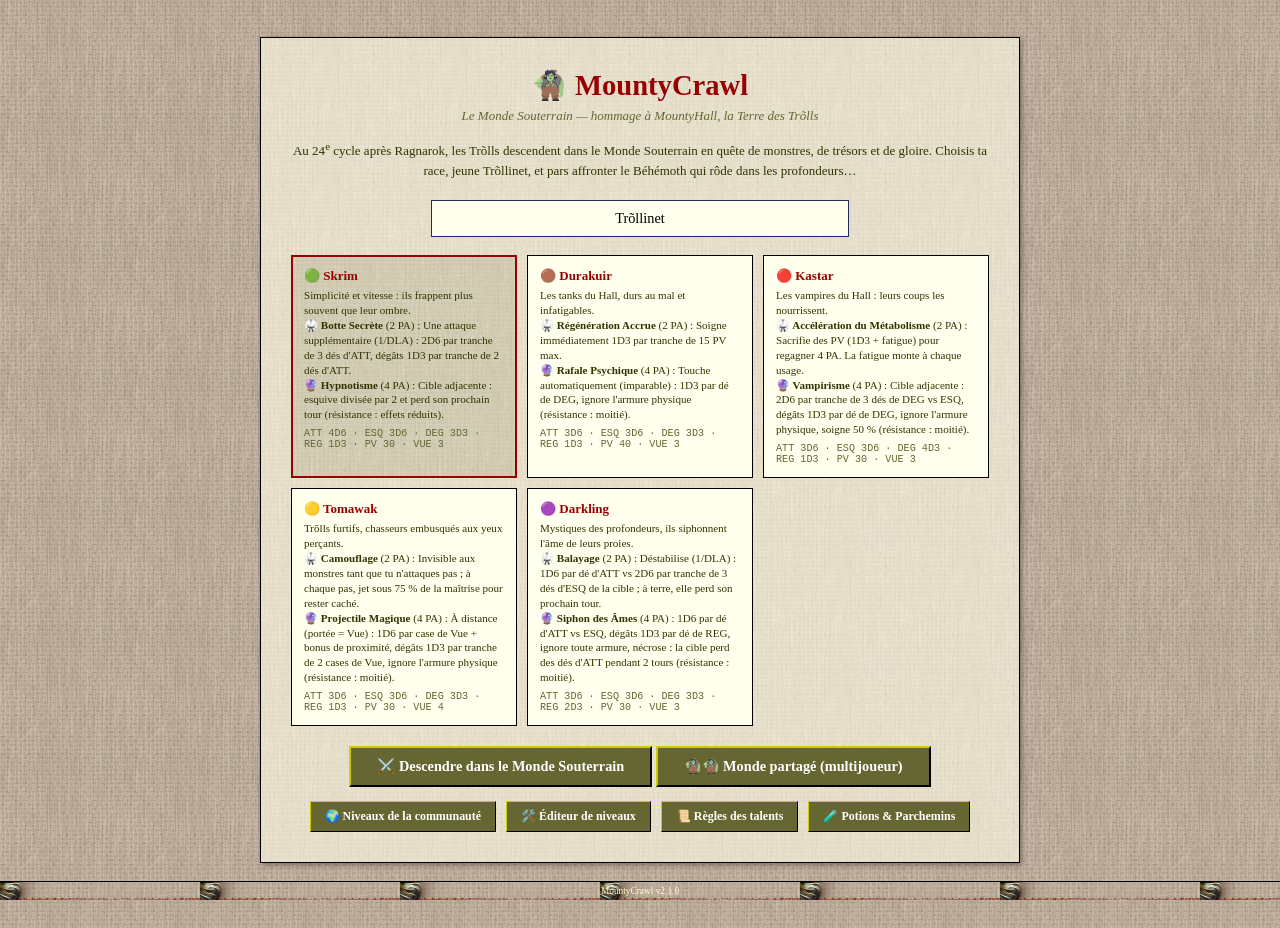
==== commit 646a1477: "2.1.0 : connexion multi-appareils (mot de passe + login) et tuning admin du bestiaire, de l'équipeme" ====
--- a/index.html
+++ b/index.html
@@ -145,6 +145,17 @@
       <button id="mp-leave" class="menu-btn">← Quitter</button>
     </div>
   </header>
+  <div id="mp-join" class="create-box hidden">
+    <h2>Rejoindre le Monde Souterrain</h2>
+    <p class="lore">Ton troll vit sur le serveur : avec un mot de passe, tu peux
+    le retrouver depuis n'importe quel appareil.</p>
+    <input type="text" id="mp-join-name" placeholder="Nom de ton Trõll" maxlength="20">
+    <input type="password" id="mp-join-pass" placeholder="Mot de passe (conseillé)" maxlength="50">
+    <p class="lore">Race choisie à l'accueil : <b id="mp-join-race"></b></p>
+    <button id="mp-join-create" class="big-btn">⚔️ Créer ce troll</button>
+    <button id="mp-join-login" class="big-btn">🔑 Retrouver mon troll</button>
+    <div id="mp-join-msg"></div>
+  </div>
   <div id="layout">
     <aside id="panel-left">
       <h2 id="mp-troll-title"></h2>
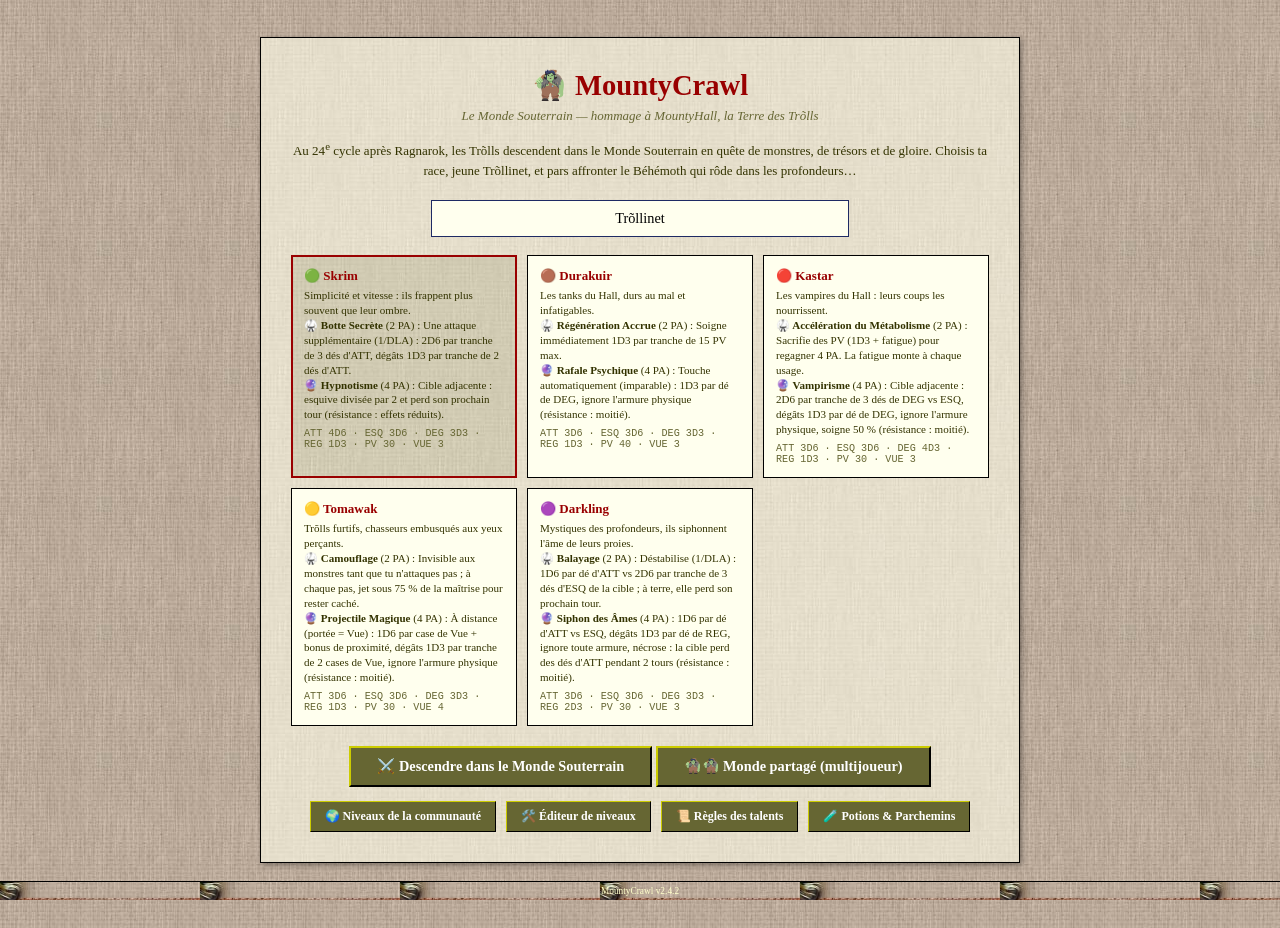
==== commit 6f6b6d5e: "v2.4.2 : fiche du troll harmonisée solo/multi (panneau a onglets) Le mode multi reprend exactement l" ====
--- a/index.html
+++ b/index.html
@@ -159,11 +159,18 @@
   <div id="layout">
     <aside id="panel-left">
       <h2 id="mp-troll-title"></h2>
-      <div id="mp-stats"></div>
-      <h3>S'améliorer (PI)</h3>
-      <div id="mp-improve"></div>
-      <h3>Effets actifs</h3>
-      <div id="mp-effects"></div>
+      <div class="panel-tabs" role="tablist">
+        <button type="button" id="mp-tab-stats" class="panel-tab active" role="tab" aria-selected="true">Caractéristiques</button>
+        <button type="button" id="mp-tab-effects" class="panel-tab" role="tab" aria-selected="false">Effets <span id="mp-fx-badge" class="fx-badge hidden"></span></button>
+      </div>
+      <div id="mp-panel-tab-stats" role="tabpanel">
+        <div id="mp-stats"></div>
+        <h3>S'améliorer (PI)</h3>
+        <div id="mp-improve"></div>
+      </div>
+      <div id="mp-panel-tab-effects" class="hidden" role="tabpanel">
+        <div id="mp-effects"></div>
+      </div>
     </aside>
     <main id="panel-center">
       <canvas id="mp-map" width="960" height="672"></canvas>
--- a/css/style.css
+++ b/css/style.css
@@ -132,7 +132,7 @@
 }
 
 #panel-left, #panel-right {
-  width: 230px;
+  width: 270px;
   flex-shrink: 0;
   background: #FFFFEE url("../img/mh/tableau1.jpg");
   border: 1px solid #000000;
@@ -238,7 +238,8 @@
 .hp-bar.high { background: #008040; }
 .hp-bar.mid { background: #CC9900; }
 
-#improve button, #inventory button, #actions button {
+#improve button, #inventory button, #actions button,
+#mp-improve button, #mp-inventory button, #mp-actions button {
   display: block;
   width: 100%;
   margin: 4px 0;
@@ -258,11 +259,18 @@
 }
 #improve button:hover:not(:disabled),
 #inventory button:hover:not(:disabled),
-#actions button:hover:not(:disabled) { background: #7a7a3d; }
+#actions button:hover:not(:disabled),
+#mp-improve button:hover:not(:disabled),
+#mp-inventory button:hover:not(:disabled),
+#mp-actions button:hover:not(:disabled) { background: #7a7a3d; }
 #improve button:active:not(:disabled),
 #inventory button:active:not(:disabled),
-#actions button:active:not(:disabled) { border-style: inset; }
-#improve button:disabled, #inventory button:disabled, #actions button:disabled {
+#actions button:active:not(:disabled),
+#mp-improve button:active:not(:disabled),
+#mp-inventory button:active:not(:disabled),
+#mp-actions button:active:not(:disabled) { border-style: inset; }
+#improve button:disabled, #inventory button:disabled, #actions button:disabled,
+#mp-improve button:disabled, #mp-inventory button:disabled, #mp-actions button:disabled {
   opacity: .45; cursor: default;
 }
 
@@ -284,7 +292,7 @@
   gap: 6px;
   justify-content: center;
 }
-#actions button { width: auto; display: inline-block; }
+#actions button, #mp-actions button { width: auto; display: inline-block; }
 
 .help p { font-size: .8em; color: #666633; margin: 3px 0; }
 
@@ -589,6 +597,35 @@
 .tz-good { color: #008040; }
 .tz-bad { color: #990000; }
 
+/* ---------- Sac groupé par type + actions par objet ---------- */
+.bag-group {
+  font-weight: bold;
+  color: #333300;
+  border-bottom: 1px solid #666633;
+  margin: 8px 0 3px;
+  font-size: .85em;
+}
+.bag-item { padding: 3px 0 5px; border-bottom: 1px dotted #99996a; }
+.bag-name { font-size: .9em; color: #000000; }
+.bag-item .eq-mods { margin-left: 0; }
+.bag-actions { display: flex; gap: 4px; margin-top: 3px; }
+#inventory .bag-actions button, #mp-inventory .bag-actions button {
+  display: inline-block;
+  width: auto;
+  flex: 1 1 auto;
+  margin: 0;
+  padding: 3px 6px;
+  font-size: .78em;
+}
+.unequip-btn {
+  background: none;
+  border: none;
+  cursor: pointer;
+  font-size: .85em;
+  padding: 0 2px;
+}
+.unequip-btn:disabled { opacity: .35; cursor: default; }
+
 /* ---------- Équipement 6 emplacements ---------- */
 .eq-line { margin-bottom: 6px; line-height: 1.3; }
 .eq-slot {
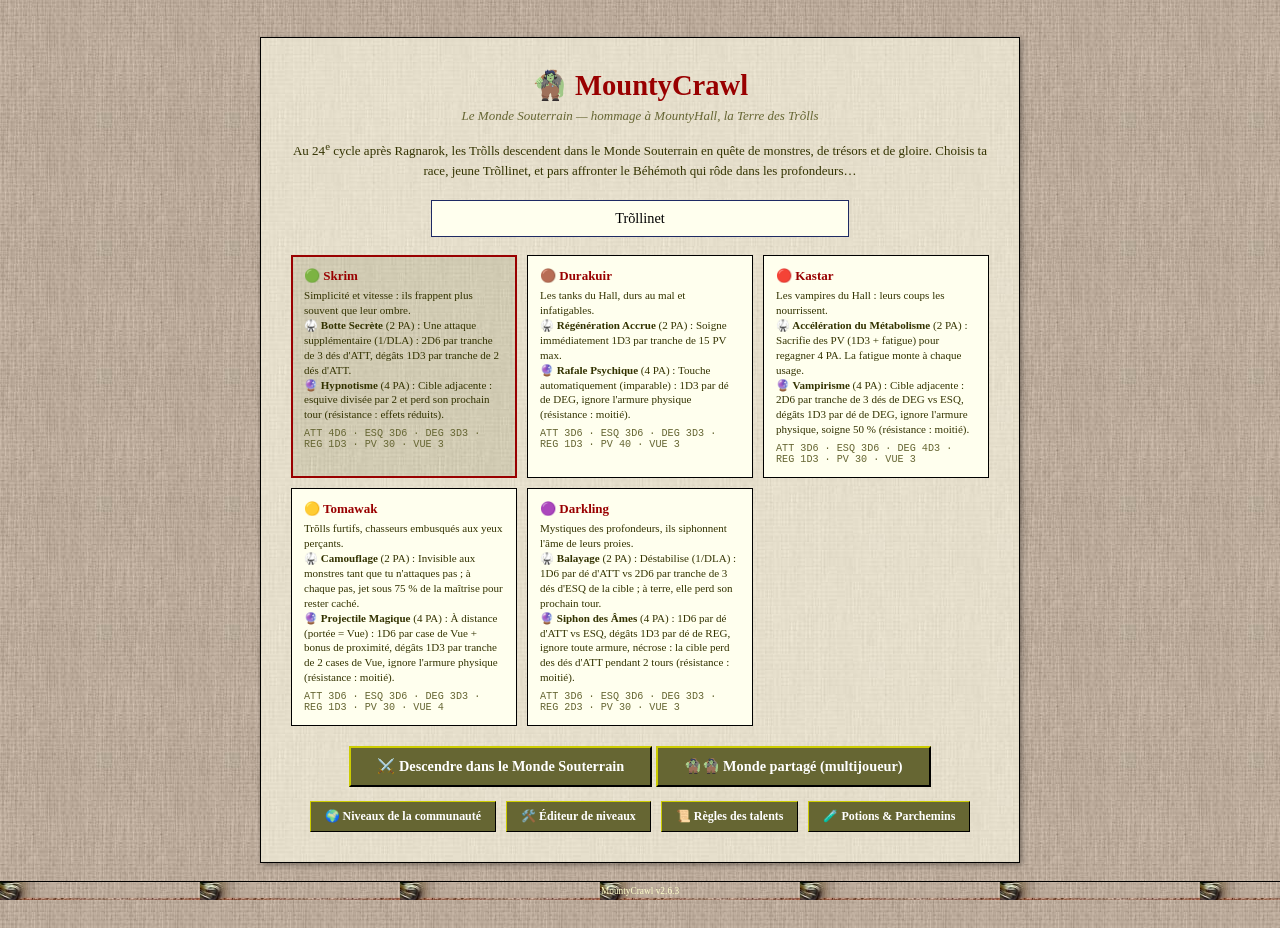
==== commit b55a6f8a: "v2.6.3 : cache-busting des assets (jeton ?v= = version, injecte par le serveur) index.html reference" ====
--- a/index.html
+++ b/index.html
@@ -4,7 +4,7 @@
 <meta charset="UTF-8">
 <meta name="viewport" content="width=device-width, initial-scale=1.0">
 <title>MountyCrawl — Le Monde Souterrain</title>
-<link rel="stylesheet" href="css/style.css">
+<link rel="stylesheet" href="css/style.css?v=__V__">
 </head>
 <body>
 
@@ -227,13 +227,13 @@
 
 <footer id="app-footer" class="app-footer" aria-label="Version"></footer>
 
-<script src="js/potions.js"></script>
-<script src="js/scrolls.js"></script>
-<script src="js/gear.js"></script>
-<script src="js/game.js"></script>
-<script src="js/editor.js"></script>
-<script src="js/mp-client.js"></script>
-<script src="js/rules.js"></script>
-<script src="js/treasures.js"></script>
+<script src="js/potions.js?v=__V__"></script>
+<script src="js/scrolls.js?v=__V__"></script>
+<script src="js/gear.js?v=__V__"></script>
+<script src="js/game.js?v=__V__"></script>
+<script src="js/editor.js?v=__V__"></script>
+<script src="js/mp-client.js?v=__V__"></script>
+<script src="js/rules.js?v=__V__"></script>
+<script src="js/treasures.js?v=__V__"></script>
 </body>
 </html>
--- a/css/style.css
+++ b/css/style.css
@@ -188,9 +188,9 @@
 }
 .fx-badge.hidden { display: none; }
 
-#stats div { display: flex; justify-content: space-between; padding: 2px 0; }
-#stats .stat-val { font-family: monospace; color: #000000; font-weight: bold; }
-#stats .stat-hint { color: #666633; font-size: 0.82em; font-family: inherit; font-weight: normal; }
+#stats div, #mp-stats div { display: flex; justify-content: space-between; padding: 2px 0; }
+#stats .stat-val, #mp-stats .stat-val { font-family: monospace; color: #000000; font-weight: bold; }
+#stats .stat-hint, #mp-stats .stat-hint { color: #666633; font-size: 0.82em; font-family: inherit; font-weight: normal; }
 
 #effects-panel { margin-top: 4px; }
 .fx-empty { color: #666633; font-style: italic; font-size: 0.88em; line-height: 1.4; }
@@ -549,7 +549,6 @@
 #mp-log .l-good, #mp-world-log .l-good { color: #008040; }
 #mp-log .l-info, #mp-world-log .l-info { color: #666666; }
 #mp-status { font-weight: bold; }
-#mp-effects .eq-line, #mp-effects .fx-empty { font-size: .88em; color: #333300; }
 #screen-mp #panel-center { overflow: auto; }
 
 /* ---------- Trésors du Hall (potions, parchemins & équipement) ---------- */
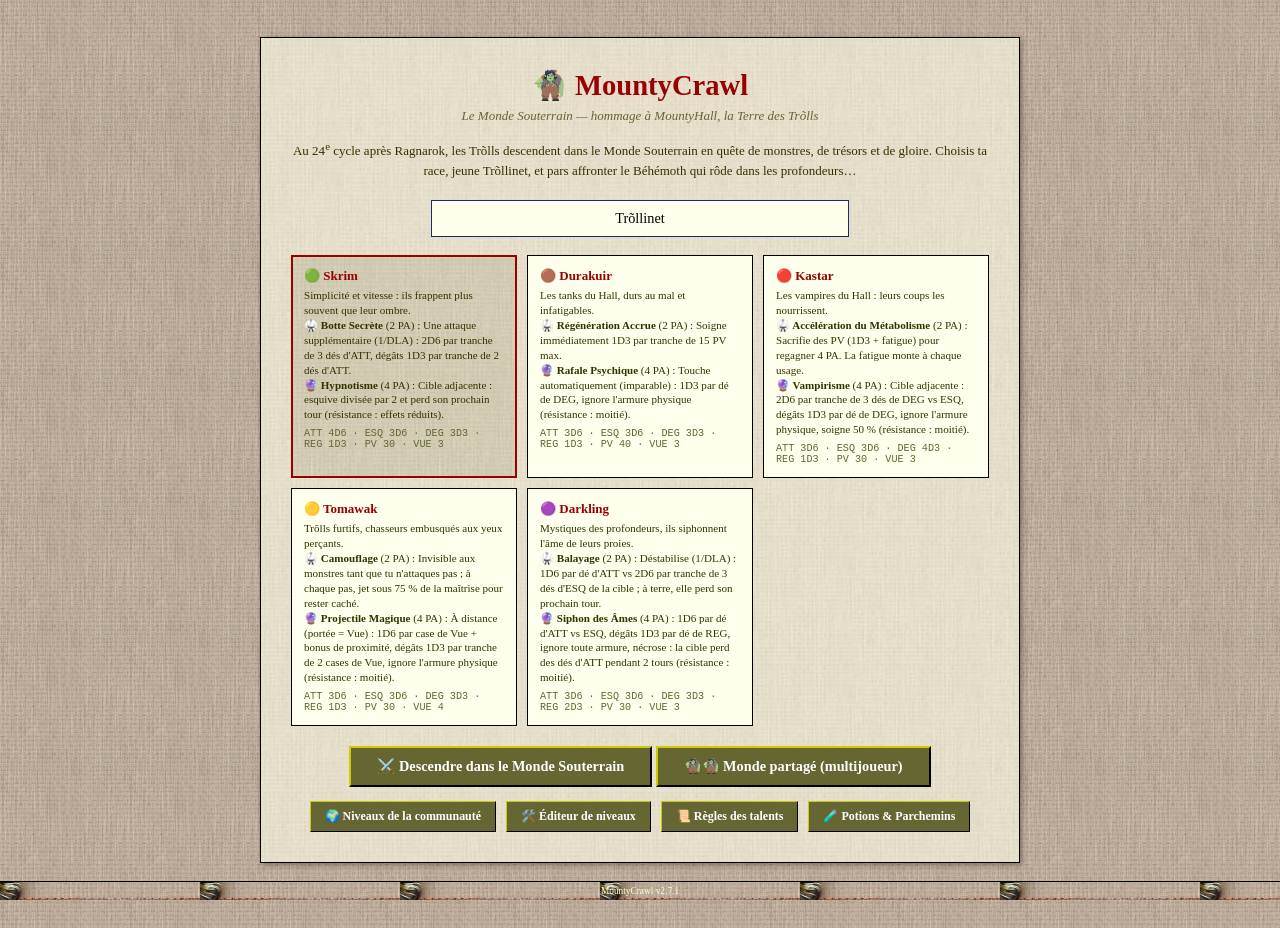
==== commit 48145f69: "v2.7.1 : encyclopedie - section Templates + menu de nav + scroll-to-top treasures.js : charge /api/r" ====
--- a/index.html
+++ b/index.html
@@ -214,6 +214,7 @@
     <button id="treasures-back" class="menu-btn">← Retour</button>
   </header>
   <div id="treasures-body"></div>
+  <button id="tz-top" class="tz-top hidden" title="Remonter en haut">↑</button>
 </div>
 
 <!-- Écran de fin -->
--- a/css/style.css
+++ b/css/style.css
@@ -569,7 +569,49 @@
   border-bottom: 2px solid #000000;
   margin: 24px 0 12px;
   font-size: 1.3em;
-}
+  scroll-margin-top: 64px; /* pour que l'ancre ne passe pas sous le menu collant */
+}
+/* Menu de navigation entre sections (collant en haut). */
+.tz-nav {
+  position: sticky;
+  top: 0;
+  z-index: 5;
+  display: flex;
+  flex-wrap: wrap;
+  gap: 6px;
+  padding: 8px 0;
+  margin: 8px 0 4px;
+  background: #FFFFEE url("../img/mh/tableau1.jpg");
+  border-bottom: 1px solid #000000;
+}
+.tz-nav a {
+  padding: 5px 10px;
+  font-size: .9em;
+  text-decoration: none;
+  color: #333300;
+  background: #EBEDAB url("../img/mh/tableau2.jpg");
+  border: 1px solid #666633;
+}
+.tz-nav a:hover { border-color: #990000; color: #990000; }
+/* Bouton « remonter en haut » flottant. */
+.tz-top {
+  position: fixed;
+  right: 18px;
+  bottom: 18px;
+  z-index: 6;
+  width: 44px;
+  height: 44px;
+  font-size: 1.4em;
+  line-height: 1;
+  color: #FFFFCC;
+  background: #666633;
+  border: 1px solid #000000;
+  border-radius: 50%;
+  cursor: pointer;
+  box-shadow: 1px 1px 4px rgba(0, 0, 0, .4);
+}
+.tz-top:hover { background: #990000; }
+.tz-top.hidden { display: none; }
 .tz-grid {
   display: grid;
   grid-template-columns: repeat(auto-fill, minmax(300px, 1fr));
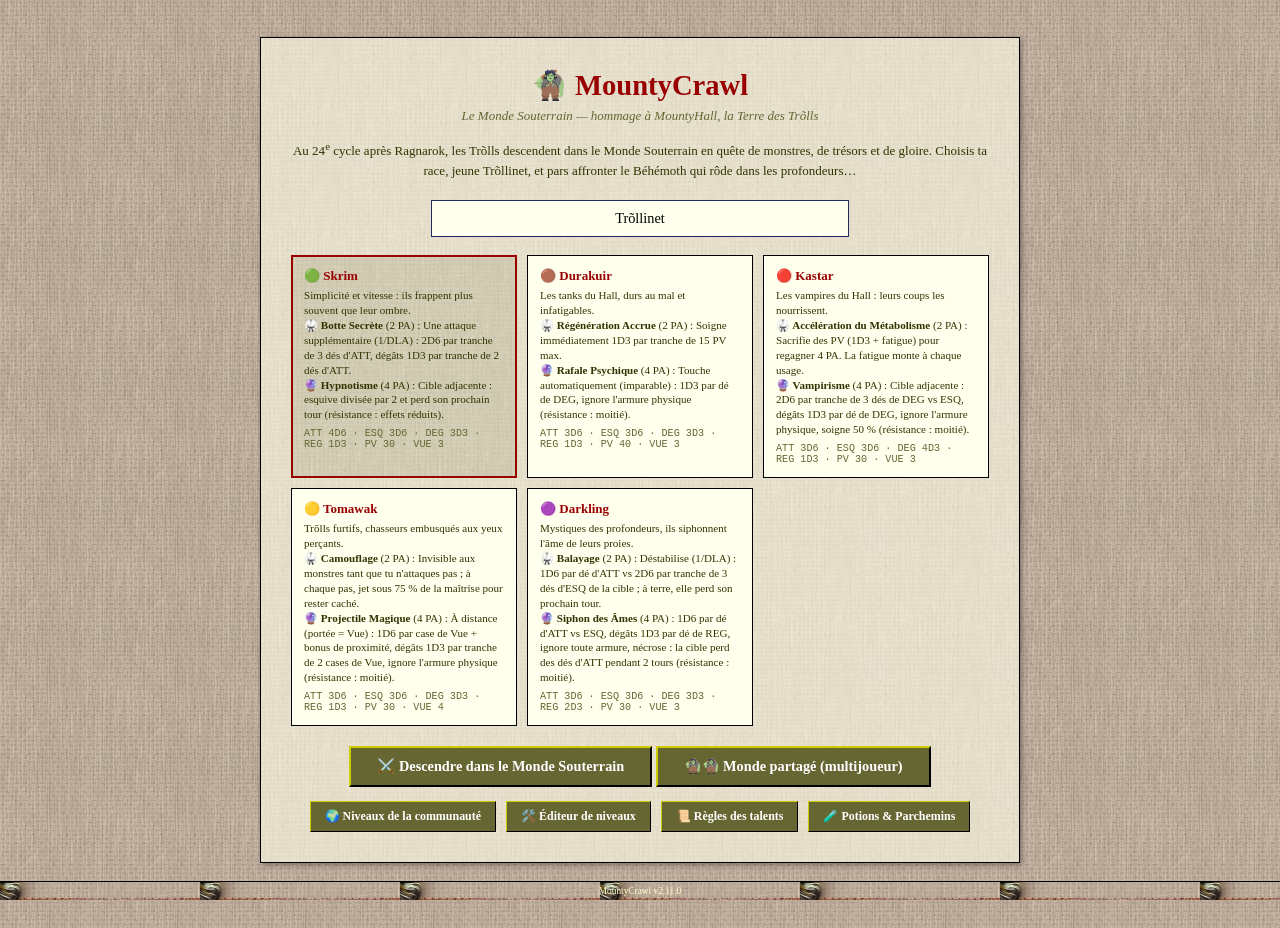
==== commit 116ac7d0: "v2.11.0 : bestiaire etape 4 - les monstres du bestiaire apparaissent (2 modes) game.js : buildBestia" ====
--- a/index.html
+++ b/index.html
@@ -231,6 +231,7 @@
 <script src="js/potions.js?v=__V__"></script>
 <script src="js/scrolls.js?v=__V__"></script>
 <script src="js/gear.js?v=__V__"></script>
+<script src="js/bestiary.js?v=__V__"></script>
 <script src="js/game.js?v=__V__"></script>
 <script src="js/editor.js?v=__V__"></script>
 <script src="js/mp-client.js?v=__V__"></script>
--- a/css/style.css
+++ b/css/style.css
@@ -257,6 +257,19 @@
   cursor: pointer;
   text-align: left;
 }
+/* Sélecteur de cible d'attaque (empilement : plusieurs monstres) */
+.mp-attack-sel { margin: 4px 0; }
+.mp-attack-sel select {
+  width: 100%;
+  margin-bottom: 4px;
+  padding: 4px 6px;
+  font-family: inherit;
+  font-size: .85em;
+  background: #FFFFEE;
+  border: 1px solid #666633;
+  color: #333300;
+}
+.mp-attack-sel button { margin: 0 !important; }
 #improve button:hover:not(:disabled),
 #inventory button:hover:not(:disabled),
 #actions button:hover:not(:disabled),
@@ -274,7 +287,9 @@
   opacity: .45; cursor: default;
 }
 
-#panel-center { flex-grow: 1; text-align: center; }
+/* Cases agrandies : le canvas peut dépasser le panneau → on le rend défilable
+ * (et une caméra recentre sur le troll côté JS). */
+#panel-center { flex-grow: 1; min-width: 0; text-align: center; overflow: auto; max-height: 86vh; }
 
 #map {
   background: #0d0a06;
@@ -625,6 +640,8 @@
   font-size: .92em;
 }
 .tz-name { color: #000000; font-weight: bold; }
+.tz-blason { width: 34px; height: 34px; object-fit: contain; vertical-align: middle; margin-right: 6px; border: 1px solid #000; background: #fff; }
+.tz-head { display: flex; align-items: center; }
 .tz-meta { color: #666633; font-size: .88em; margin: 4px 0 8px; }
 .tz-meta b { color: #000000; }
 .tz-fx-list { display: flex; flex-wrap: wrap; gap: 4px; }
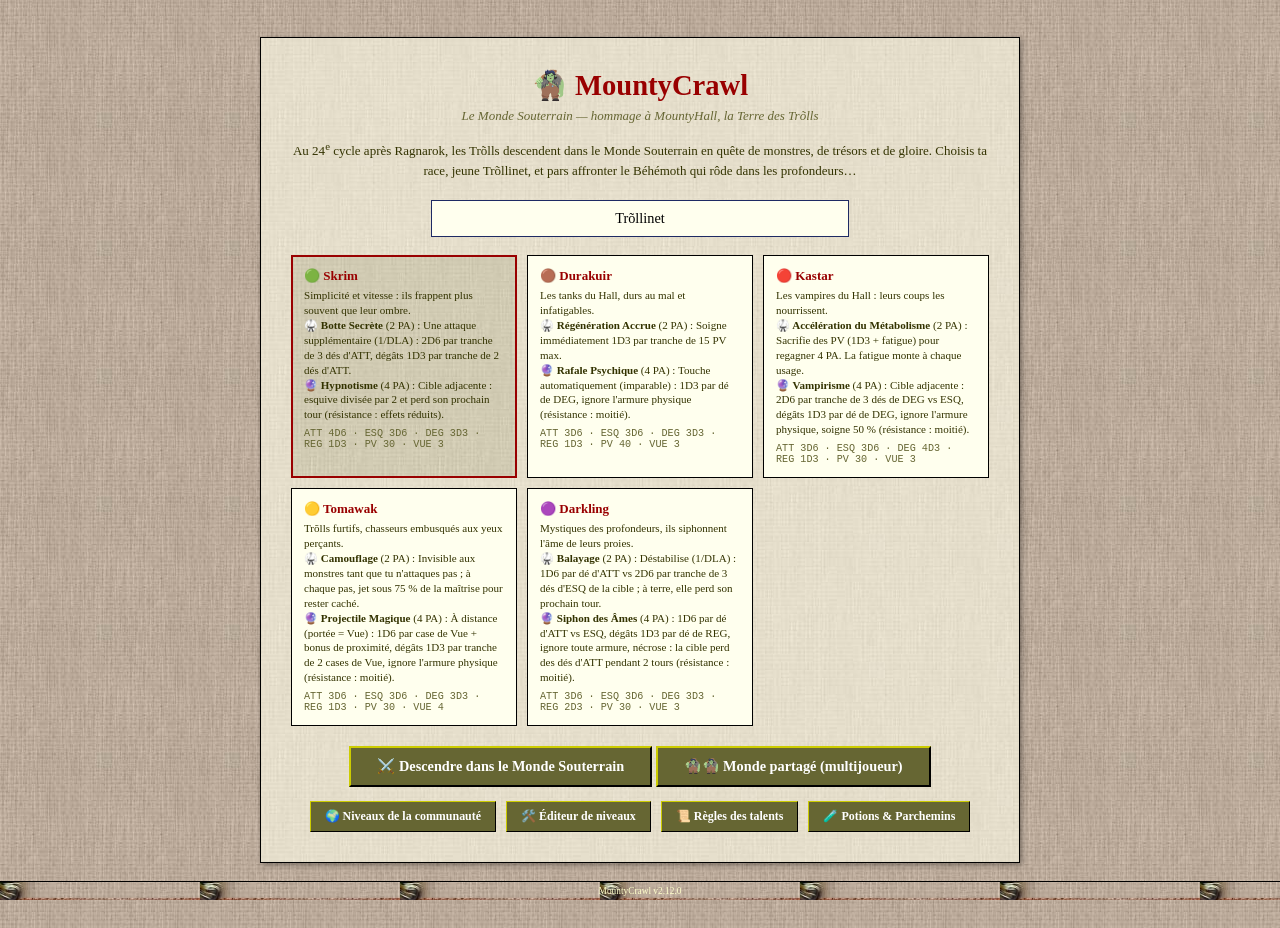
==== commit dc3685de: "v2.12.0 : editeur pose les monstres du bestiaire (mob+age) + retrait du Behemoth game.js : rollBesti" ====
--- a/index.html
+++ b/index.html
@@ -50,7 +50,9 @@
       <h3>Terrain</h3>
       <div id="ed-tiles"></div>
       <h3>Monstres</h3>
-      <select id="ed-tpl"></select>
+      <select id="ed-mob-family" title="Famille"></select>
+      <select id="ed-mob" title="Monstre"></select>
+      <select id="ed-mob-age" title="Âge"></select>
       <div id="ed-monsters"></div>
       <h3>Objets</h3>
       <div id="ed-items"></div>
